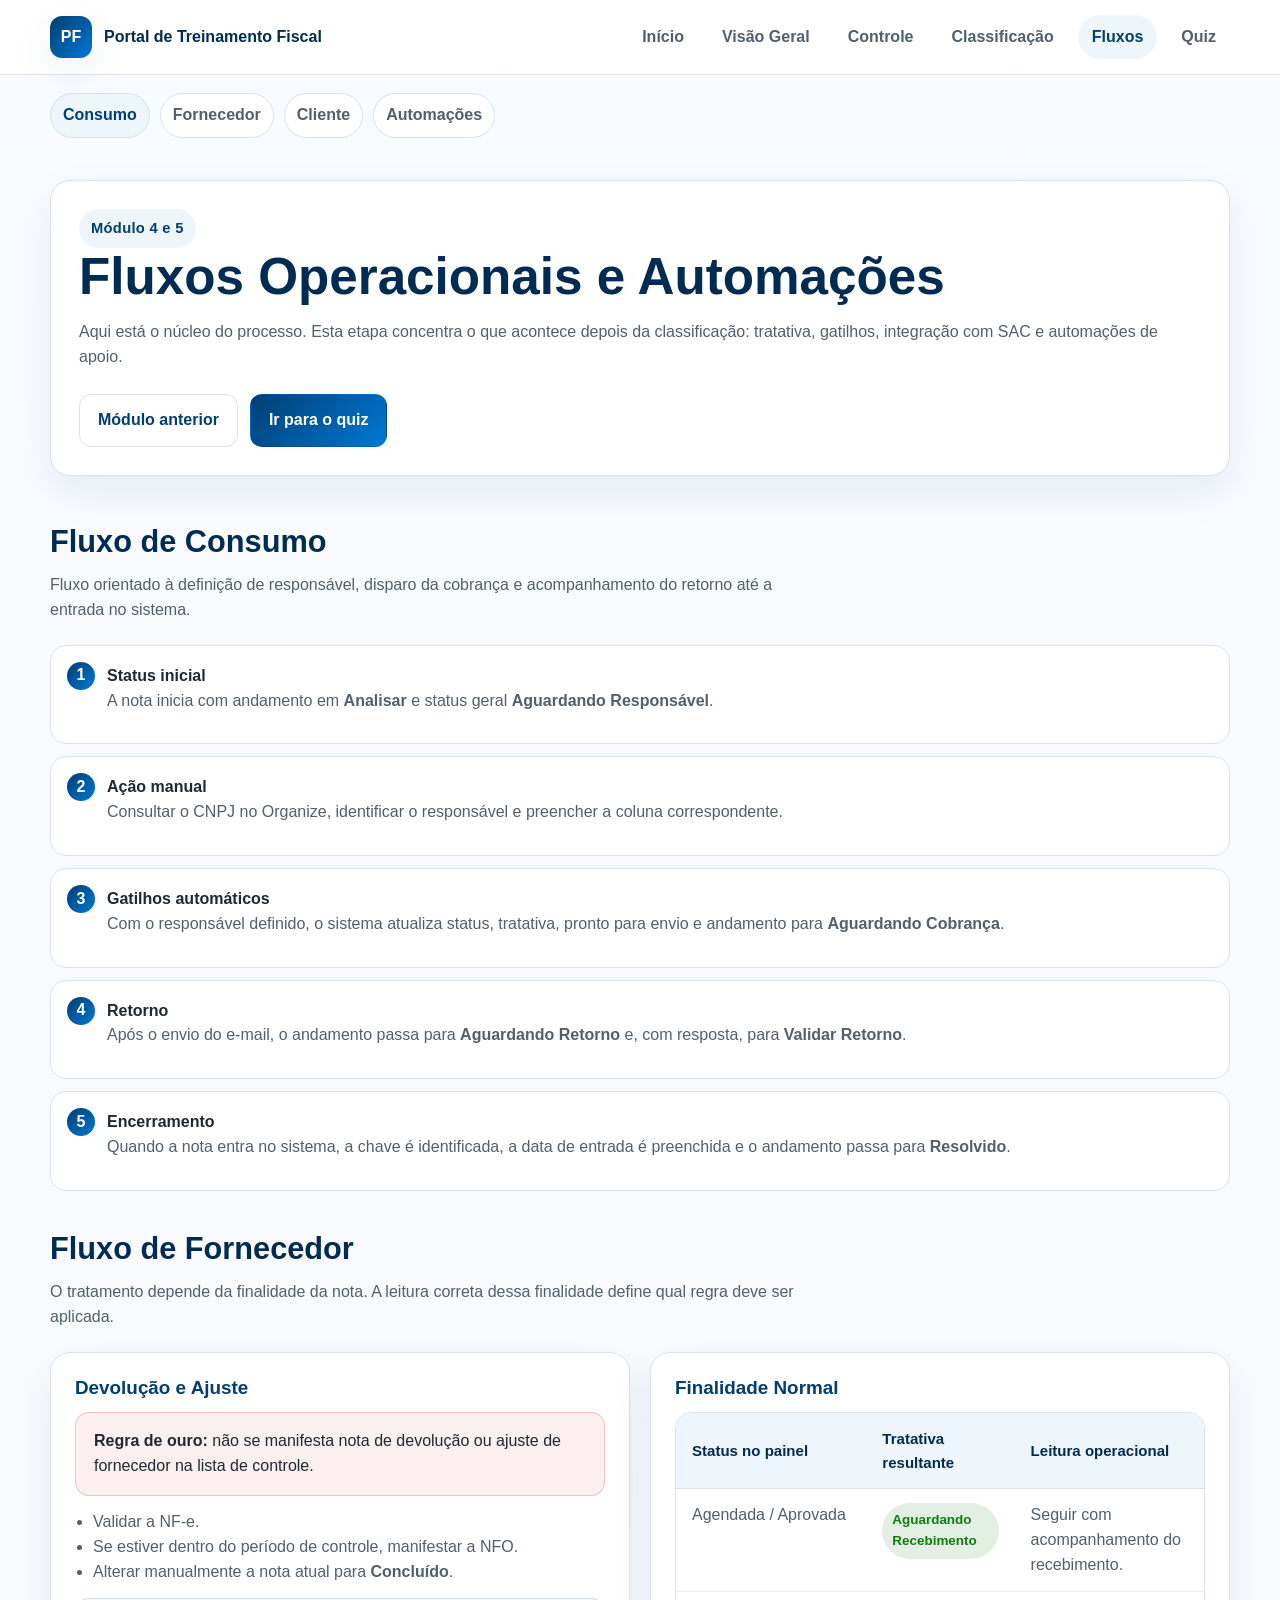
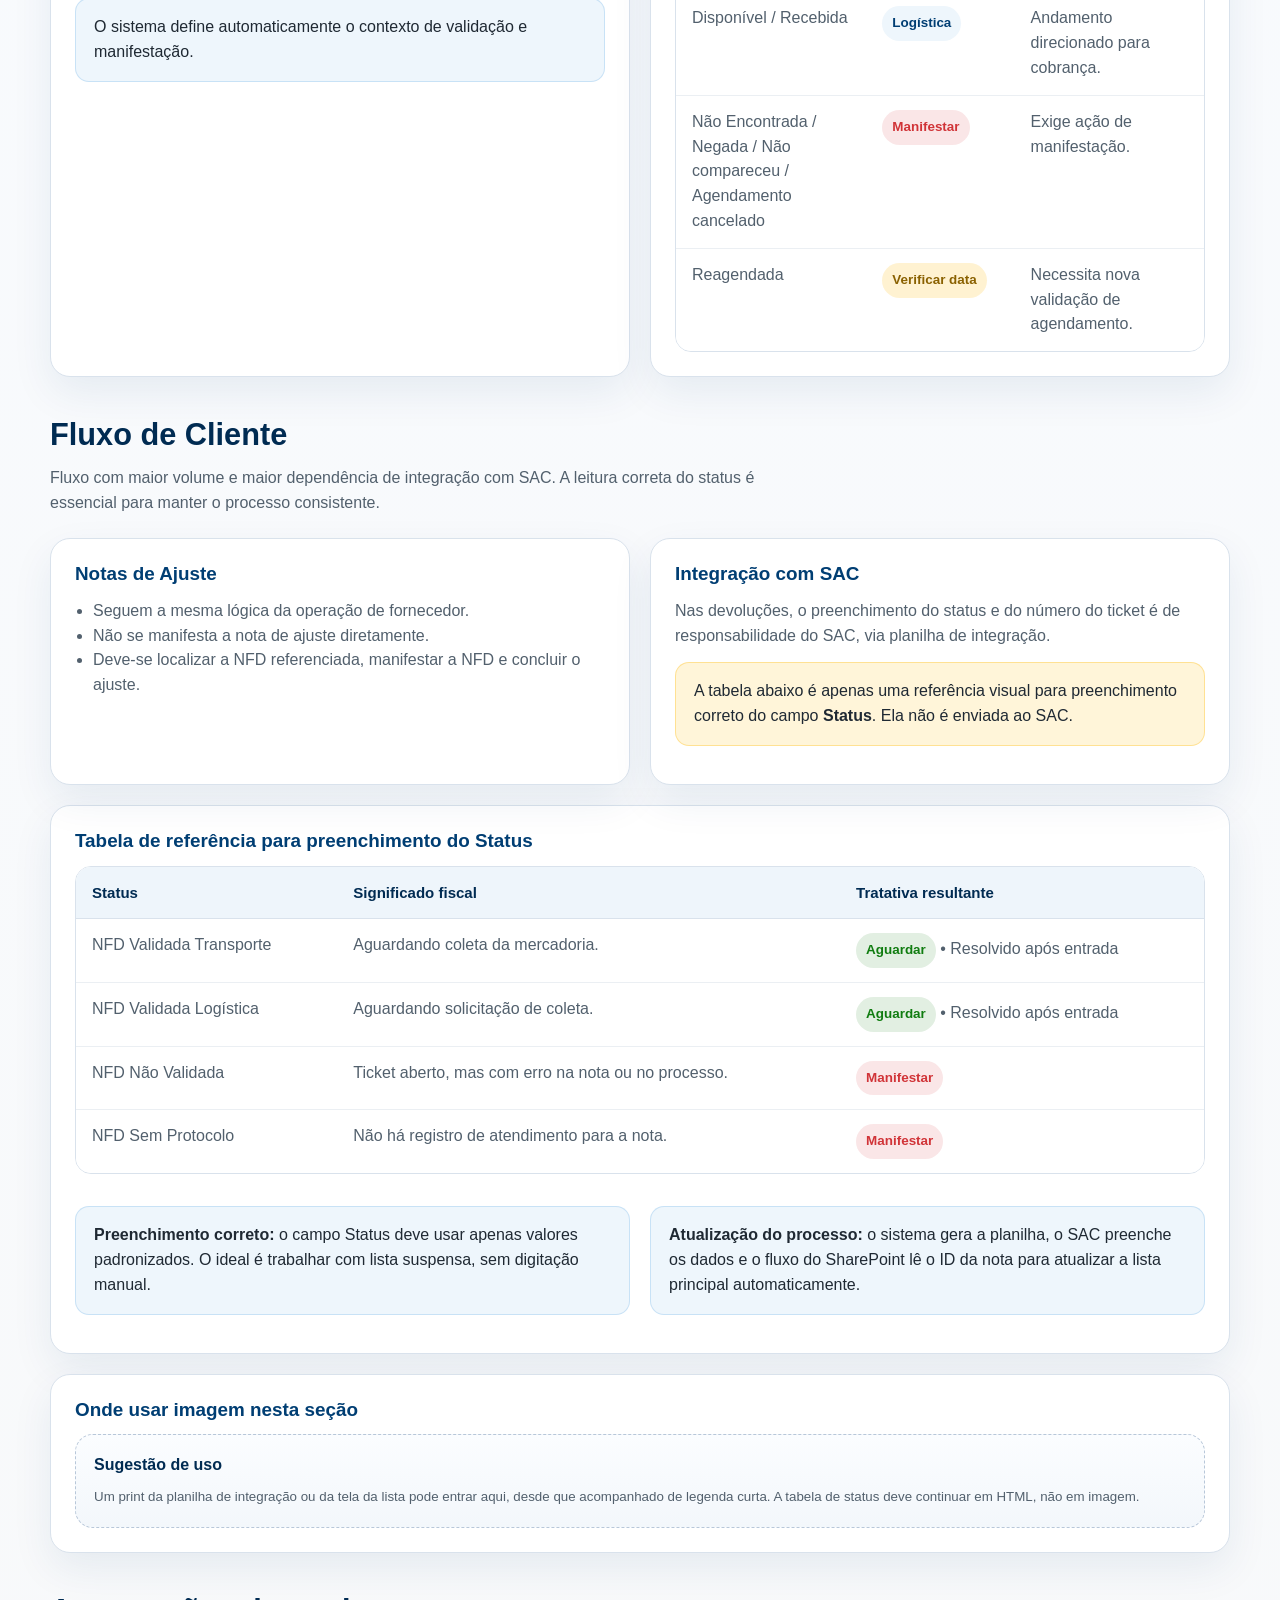
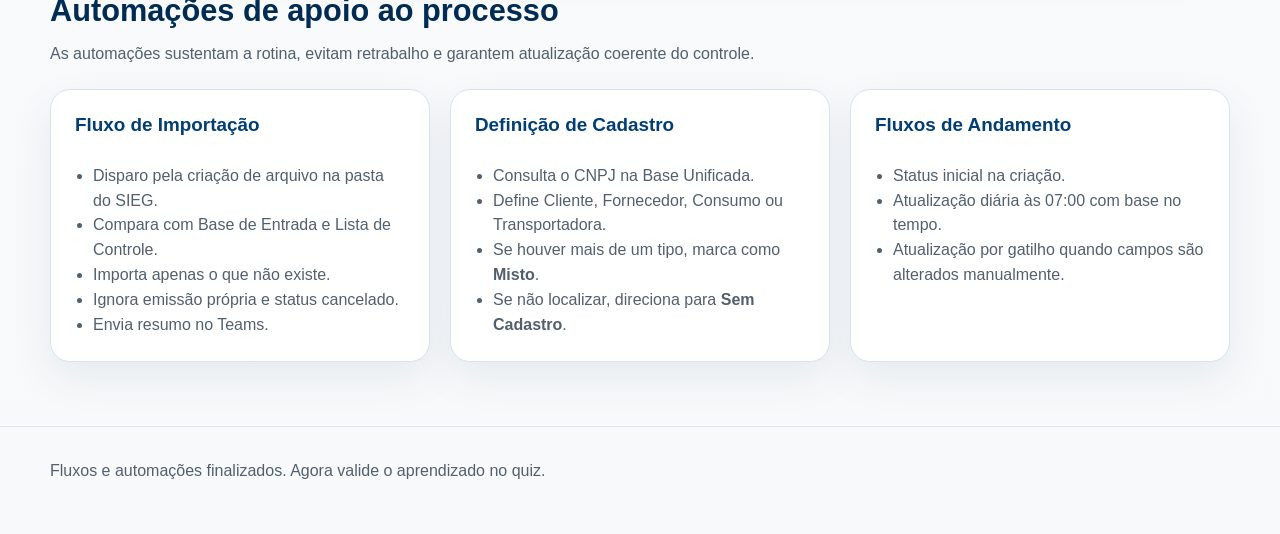
==== fluxos.html @ 6f4d2eba "Add files via upload" ====
<!DOCTYPE html>
<html lang="pt-BR">
<head>
  <meta charset="UTF-8">
  <meta name="viewport" content="width=device-width, initial-scale=1.0">
  <title>Fluxos Operacionais | Portal de Treinamento Fiscal</title>
  <link rel="stylesheet" href="style.css">
</head>
<body>
  <header class="site-header">
    <div class="container navbar">
      <a class="brand" href="index.html"><span class="brand-badge">PF</span><span>Portal de Treinamento Fiscal</span></a>
      <nav class="nav-links">
        <a href="index.html">Início</a>
        <a href="visao-geral.html">Visão Geral</a>
        <a href="controle.html">Controle</a>
        <a href="classificacao.html">Classificação</a>
        <a class="active" href="fluxos.html">Fluxos</a>
        <a href="quiz.html">Quiz</a>
      </nav>
    </div>
  </header>

  <div class="subnav">
    <div class="container">
      <a class="active" href="#consumo">Consumo</a>
      <a href="#fornecedor">Fornecedor</a>
      <a href="#cliente">Cliente</a>
      <a href="#automacoes">Automações</a>
    </div>
  </div>

  <section class="content-hero">
    <div class="container">
      <div class="card">
        <span class="kicker">Módulo 4 e 5</span>
        <h1>Fluxos Operacionais e Automações</h1>
        <p>Aqui está o núcleo do processo. Esta etapa concentra o que acontece depois da classificação: tratativa, gatilhos, integração com SAC e automações de apoio.</p>
        <div class="button-group">
          <a class="btn btn-secondary" href="classificacao.html">Módulo anterior</a>
          <a class="btn btn-primary" href="quiz.html">Ir para o quiz</a>
        </div>
      </div>
    </div>
  </section>

  <main class="section">
    <div class="container" id="consumo">
      <div class="section-header">
        <h2>Fluxo de Consumo</h2>
        <p>Fluxo orientado à definição de responsável, disparo da cobrança e acompanhamento do retorno até a entrada no sistema.</p>
      </div>
      <div class="flow">
        <div class="flow-step" data-step="1">
          <strong>Status inicial</strong>
          <p>A nota inicia com andamento em <strong>Analisar</strong> e status geral <strong>Aguardando Responsável</strong>.</p>
        </div>
        <div class="flow-step" data-step="2">
          <strong>Ação manual</strong>
          <p>Consultar o CNPJ no Organize, identificar o responsável e preencher a coluna correspondente.</p>
        </div>
        <div class="flow-step" data-step="3">
          <strong>Gatilhos automáticos</strong>
          <p>Com o responsável definido, o sistema atualiza status, tratativa, pronto para envio e andamento para <strong>Aguardando Cobrança</strong>.</p>
        </div>
        <div class="flow-step" data-step="4">
          <strong>Retorno</strong>
          <p>Após o envio do e-mail, o andamento passa para <strong>Aguardando Retorno</strong> e, com resposta, para <strong>Validar Retorno</strong>.</p>
        </div>
        <div class="flow-step" data-step="5">
          <strong>Encerramento</strong>
          <p>Quando a nota entra no sistema, a chave é identificada, a data de entrada é preenchida e o andamento passa para <strong>Resolvido</strong>.</p>
        </div>
      </div>
    </div>

    <div class="container" id="fornecedor" style="margin-top:40px;">
      <div class="section-header">
        <h2>Fluxo de Fornecedor</h2>
        <p>O tratamento depende da finalidade da nota. A leitura correta dessa finalidade define qual regra deve ser aplicada.</p>
      </div>
      <div class="grid-2">
        <div class="card">
          <h3>Devolução e Ajuste</h3>
          <div class="alert alert-danger"><strong>Regra de ouro:</strong> não se manifesta nota de devolução ou ajuste de fornecedor na lista de controle.</div>
          <ul class="check-list">
            <li>Validar a NF-e.</li>
            <li>Se estiver dentro do período de controle, manifestar a NFO.</li>
            <li>Alterar manualmente a nota atual para <strong>Concluído</strong>.</li>
          </ul>
          <div class="note">O sistema define automaticamente o contexto de validação e manifestação.</div>
        </div>
        <div class="card">
          <h3>Finalidade Normal</h3>
          <div class="table-wrap">
            <table>
              <thead>
                <tr>
                  <th>Status no painel</th>
                  <th>Tratativa resultante</th>
                  <th>Leitura operacional</th>
                </tr>
              </thead>
              <tbody>
                <tr>
                  <td>Agendada / Aprovada</td>
                  <td><span class="status-pill await">Aguardando Recebimento</span></td>
                  <td>Seguir com acompanhamento do recebimento.</td>
                </tr>
                <tr>
                  <td>Disponível / Recebida</td>
                  <td><span class="status-pill base">Logística</span></td>
                  <td>Andamento direcionado para cobrança.</td>
                </tr>
                <tr>
                  <td>Não Encontrada / Negada / Não compareceu / Agendamento cancelado</td>
                  <td><span class="status-pill action">Manifestar</span></td>
                  <td>Exige ação de manifestação.</td>
                </tr>
                <tr>
                  <td>Reagendada</td>
                  <td><span class="status-pill review">Verificar data</span></td>
                  <td>Necessita nova validação de agendamento.</td>
                </tr>
              </tbody>
            </table>
          </div>
        </div>
      </div>
    </div>

    <div class="container" id="cliente" style="margin-top:40px;">
      <div class="section-header">
        <h2>Fluxo de Cliente</h2>
        <p>Fluxo com maior volume e maior dependência de integração com SAC. A leitura correta do status é essencial para manter o processo consistente.</p>
      </div>
      <div class="grid-2">
        <div class="card">
          <h3>Notas de Ajuste</h3>
          <ul class="check-list">
            <li>Seguem a mesma lógica da operação de fornecedor.</li>
            <li>Não se manifesta a nota de ajuste diretamente.</li>
            <li>Deve-se localizar a NFD referenciada, manifestar a NFD e concluir o ajuste.</li>
          </ul>
        </div>
        <div class="card">
          <h3>Integração com SAC</h3>
          <p>Nas devoluções, o preenchimento do status e do número do ticket é de responsabilidade do SAC, via planilha de integração.</p>
          <div class="alert alert-warning">
            A tabela abaixo é apenas uma referência visual para preenchimento correto do campo <strong>Status</strong>. Ela não é enviada ao SAC.
          </div>
        </div>
      </div>

      <div class="card" style="margin-top:20px;">
        <h3>Tabela de referência para preenchimento do Status</h3>
        <div class="table-wrap">
          <table>
            <thead>
              <tr>
                <th>Status</th>
                <th>Significado fiscal</th>
                <th>Tratativa resultante</th>
              </tr>
            </thead>
            <tbody>
              <tr>
                <td>NFD Validada Transporte</td>
                <td>Aguardando coleta da mercadoria.</td>
                <td><span class="status-pill await">Aguardar</span> • Resolvido após entrada</td>
              </tr>
              <tr>
                <td>NFD Validada Logística</td>
                <td>Aguardando solicitação de coleta.</td>
                <td><span class="status-pill await">Aguardar</span> • Resolvido após entrada</td>
              </tr>
              <tr>
                <td>NFD Não Validada</td>
                <td>Ticket aberto, mas com erro na nota ou no processo.</td>
                <td><span class="status-pill action">Manifestar</span></td>
              </tr>
              <tr>
                <td>NFD Sem Protocolo</td>
                <td>Não há registro de atendimento para a nota.</td>
                <td><span class="status-pill action">Manifestar</span></td>
              </tr>
            </tbody>
          </table>
        </div>
        <div class="grid-2" style="margin-top:18px;">
          <div class="note">
            <strong>Preenchimento correto:</strong> o campo Status deve usar apenas valores padronizados. O ideal é trabalhar com lista suspensa, sem digitação manual.
          </div>
          <div class="note">
            <strong>Atualização do processo:</strong> o sistema gera a planilha, o SAC preenche os dados e o fluxo do SharePoint lê o ID da nota para atualizar a lista principal automaticamente.
          </div>
        </div>
      </div>

      <div class="card" style="margin-top:20px;">
        <h3>Onde usar imagem nesta seção</h3>
        <div class="image-slot">
          <strong>Sugestão de uso</strong>
          <small>Um print da planilha de integração ou da tela da lista pode entrar aqui, desde que acompanhado de legenda curta. A tabela de status deve continuar em HTML, não em imagem.</small>
        </div>
      </div>
    </div>

    <div class="container" id="automacoes" style="margin-top:40px;">
      <div class="section-header">
        <h2>Automações de apoio ao processo</h2>
        <p>As automações sustentam a rotina, evitam retrabalho e garantem atualização coerente do controle.</p>
      </div>
      <div class="module-grid">
        <div class="card module-card">
          <h3>Fluxo de Importação</h3>
          <ul class="check-list">
            <li>Disparo pela criação de arquivo na pasta do SIEG.</li>
            <li>Compara com Base de Entrada e Lista de Controle.</li>
            <li>Importa apenas o que não existe.</li>
            <li>Ignora emissão própria e status cancelado.</li>
            <li>Envia resumo no Teams.</li>
          </ul>
        </div>
        <div class="card module-card">
          <h3>Definição de Cadastro</h3>
          <ul class="check-list">
            <li>Consulta o CNPJ na Base Unificada.</li>
            <li>Define Cliente, Fornecedor, Consumo ou Transportadora.</li>
            <li>Se houver mais de um tipo, marca como <strong>Misto</strong>.</li>
            <li>Se não localizar, direciona para <strong>Sem Cadastro</strong>.</li>
          </ul>
        </div>
        <div class="card module-card">
          <h3>Fluxos de Andamento</h3>
          <ul class="check-list">
            <li>Status inicial na criação.</li>
            <li>Atualização diária às 07:00 com base no tempo.</li>
            <li>Atualização por gatilho quando campos são alterados manualmente.</li>
          </ul>
        </div>
      </div>
    </div>
  </main>

  <footer class="site-footer"><div class="container">Fluxos e automações finalizados. Agora valide o aprendizado no quiz.</div></footer>
</body>
</html>
---- style.css ----
:root {
  --primary-900: #002b52;
  --primary-800: #003e73;
  --primary-700: #005a9e;
  --primary-600: #0078d4;
  --primary-050: #eef6fc;
  --surface: #ffffff;
  --surface-alt: #f8f9fa;
  --border: #d9e2ec;
  --text: #1f2933;
  --muted: #52606d;
  --success: #107c10;
  --warning: #ffb900;
  --danger: #d13438;
  --shadow: 0 16px 40px rgba(0, 62, 115, 0.08);
  --radius-lg: 20px;
  --radius-md: 14px;
  --radius-sm: 10px;
  --max-width: 1180px;
}

* { box-sizing: border-box; }
html { scroll-behavior: smooth; }
body {
  margin: 0;
  font-family: "Segoe UI", Tahoma, Geneva, Verdana, sans-serif;
  color: var(--text);
  background: linear-gradient(180deg, #f8fbff 0%, #f8f9fa 100%);
  line-height: 1.55;
}

a { color: var(--primary-700); text-decoration: none; }
a:hover { color: var(--primary-800); }
img { max-width: 100%; display: block; }

.container {
  width: min(var(--max-width), calc(100% - 32px));
  margin: 0 auto;
}

.site-header {
  position: sticky;
  top: 0;
  z-index: 20;
  backdrop-filter: blur(10px);
  background: rgba(255,255,255,0.92);
  border-bottom: 1px solid rgba(217,226,236,0.8);
}

.navbar {
  display: flex;
  align-items: center;
  justify-content: space-between;
  gap: 16px;
  min-height: 74px;
}

.brand {
  display: flex;
  align-items: center;
  gap: 12px;
  color: var(--primary-900);
  font-weight: 700;
}

.brand-badge {
  width: 42px;
  height: 42px;
  border-radius: 12px;
  display: grid;
  place-items: center;
  color: white;
  background: linear-gradient(135deg, var(--primary-800), var(--primary-600));
  box-shadow: var(--shadow);
}

.nav-links {
  display: flex;
  flex-wrap: wrap;
  gap: 10px;
}

.nav-links a {
  padding: 10px 14px;
  border-radius: 999px;
  color: var(--muted);
  font-weight: 600;
}

.nav-links a:hover,
.nav-links a.active {
  background: var(--primary-050);
  color: var(--primary-800);
}

.hero {
  padding: 72px 0 40px;
}

.hero-grid {
  display: grid;
  grid-template-columns: 1.3fr 0.9fr;
  gap: 24px;
  align-items: stretch;
}

.hero-card,
.card,
.info-panel {
  background: var(--surface);
  border: 1px solid var(--border);
  border-radius: var(--radius-lg);
  box-shadow: var(--shadow);
}

.hero-card {
  padding: 34px;
}

.kicker {
  display: inline-flex;
  align-items: center;
  gap: 8px;
  padding: 8px 12px;
  border-radius: 999px;
  background: var(--primary-050);
  color: var(--primary-800);
  font-size: 0.92rem;
  font-weight: 700;
  letter-spacing: .02em;
}

h1,h2,h3,h4 { margin: 0 0 14px; line-height: 1.15; }
h1 { font-size: clamp(2rem, 4vw, 3.6rem); color: var(--primary-900); }
h2 { font-size: clamp(1.4rem, 2.4vw, 2rem); color: var(--primary-900); }
h3 { font-size: 1.18rem; color: var(--primary-800); }
p { margin: 0 0 12px; color: var(--muted); }

.hero-actions,
.button-group {
  display: flex;
  flex-wrap: wrap;
  gap: 12px;
  margin-top: 24px;
}

.btn {
  display: inline-flex;
  align-items: center;
  justify-content: center;
  gap: 8px;
  padding: 13px 18px;
  border-radius: 12px;
  border: 1px solid transparent;
  font-weight: 700;
  transition: .2s ease;
}

.btn-primary {
  background: linear-gradient(135deg, var(--primary-800), var(--primary-600));
  color: white;
}
.btn-primary:hover { transform: translateY(-1px); color: white; }
.btn-secondary {
  background: white;
  color: var(--primary-800);
  border-color: var(--border);
}
.btn-secondary:hover { background: var(--surface-alt); }

.mini-grid,
.module-grid,
.grid-2,
.grid-3 {
  display: grid;
  gap: 20px;
}

.mini-grid { grid-template-columns: repeat(2, minmax(0,1fr)); margin-top: 20px; }
.module-grid { grid-template-columns: repeat(3, minmax(0,1fr)); }
.grid-2 { grid-template-columns: repeat(2, minmax(0,1fr)); }
.grid-3 { grid-template-columns: repeat(3, minmax(0,1fr)); }

.stat-card {
  padding: 18px;
  border-radius: var(--radius-md);
  background: linear-gradient(180deg, #fff, #f8fbff);
  border: 1px solid var(--border);
}
.stat-card strong {
  display: block;
  font-size: 1.7rem;
  color: var(--primary-900);
}
.stat-card span { color: var(--muted); font-size: 0.95rem; }

.section { padding: 24px 0 64px; }
.section-header { margin-bottom: 22px; }
.section-header p { max-width: 760px; }

.card { padding: 24px; }
.card:hover { transform: translateY(-2px); transition: .2s ease; }
.card-title-row {
  display: flex;
  align-items: center;
  justify-content: space-between;
  gap: 12px;
  margin-bottom: 10px;
}

.module-card {
  display: flex;
  flex-direction: column;
  gap: 14px;
  min-height: 100%;
}

.module-card ul,
.feature-list,
.flow-list,
.clean-list,
.timeline,
.check-list {
  margin: 0;
  padding-left: 18px;
  color: var(--muted);
}

.tag {
  display: inline-flex;
  align-items: center;
  padding: 7px 10px;
  border-radius: 999px;
  font-size: 0.84rem;
  font-weight: 700;
}
.tag.primary { background: var(--primary-050); color: var(--primary-800); }
.tag.success { background: rgba(16,124,16,0.12); color: var(--success); }
.tag.warning { background: rgba(255,185,0,0.18); color: #8a6100; }
.tag.danger { background: rgba(209,52,56,0.12); color: var(--danger); }

.note,
.alert,
.callout {
  border-radius: 14px;
  padding: 16px 18px;
  border: 1px solid transparent;
  margin: 14px 0;
}
.note { background: var(--primary-050); border-color: rgba(0,120,212,0.16); }
.alert-warning { background: rgba(255,185,0,0.15); border-color: rgba(255,185,0,0.32); }
.alert-danger { background: rgba(209,52,56,0.08); border-color: rgba(209,52,56,0.24); }
.alert-success { background: rgba(16,124,16,0.08); border-color: rgba(16,124,16,0.22); }

.table-wrap {
  overflow-x: auto;
  border: 1px solid var(--border);
  border-radius: 16px;
}

table {
  width: 100%;
  border-collapse: collapse;
  background: white;
}

thead th {
  text-align: left;
  background: #eef5fb;
  color: var(--primary-900);
  font-size: 0.94rem;
  padding: 14px 16px;
  border-bottom: 1px solid var(--border);
}

tbody td {
  padding: 14px 16px;
  border-bottom: 1px solid #ebeff3;
  vertical-align: top;
  color: var(--muted);
}

tbody tr:last-child td { border-bottom: 0; }

.status-pill {
  display: inline-flex;
  align-items: center;
  gap: 6px;
  padding: 7px 10px;
  border-radius: 999px;
  font-weight: 700;
  font-size: 0.84rem;
}
.status-pill.await { background: rgba(16,124,16,0.12); color: var(--success); }
.status-pill.review { background: rgba(255,185,0,0.18); color: #8a6100; }
.status-pill.action { background: rgba(209,52,56,0.12); color: var(--danger); }
.status-pill.base { background: var(--primary-050); color: var(--primary-800); }

.flow {
  display: grid;
  gap: 12px;
}
.flow-step {
  position: relative;
  padding: 18px 18px 18px 56px;
  border: 1px solid var(--border);
  border-radius: 16px;
  background: white;
}
.flow-step::before {
  content: attr(data-step);
  position: absolute;
  left: 16px;
  top: 16px;
  width: 28px;
  height: 28px;
  border-radius: 50%;
  display: grid;
  place-items: center;
  font-weight: 800;
  color: white;
  background: linear-gradient(135deg, var(--primary-800), var(--primary-600));
}

.subnav {
  padding: 18px 0 0;
}
.subnav .container {
  display: flex;
  flex-wrap: wrap;
  gap: 10px;
}
.subnav a {
  padding: 9px 12px;
  border-radius: 999px;
  background: white;
  border: 1px solid var(--border);
  color: var(--muted);
  font-weight: 600;
}
.subnav a:hover,
.subnav a.active {
  color: var(--primary-800);
  background: var(--primary-050);
}

.content-hero { padding: 42px 0 24px; }
.content-hero .card { padding: 28px; }

.image-slot {
  border: 1.5px dashed #b8c7d9;
  background: linear-gradient(180deg, #fbfdff, #f3f7fb);
  border-radius: 18px;
  padding: 18px;
}
.image-slot strong { display: block; color: var(--primary-900); margin-bottom: 6px; }
.image-slot small { color: var(--muted); }

.quiz-shell { display: grid; gap: 20px; }
.question-card { padding: 24px; }
.question-meta { color: var(--primary-800); font-weight: 700; font-size: .92rem; margin-bottom: 10px; }
.option-list { display: grid; gap: 12px; margin-top: 18px; }
.option {
  display: flex;
  align-items: flex-start;
  gap: 12px;
  padding: 14px 16px;
  border-radius: 14px;
  border: 1px solid var(--border);
  background: white;
  cursor: pointer;
}
.option input { margin-top: 3px; }
.option:hover { border-color: #a7bfd9; background: #fbfdff; }
.quiz-result {
  margin-top: 16px;
  padding: 16px;
  border-radius: 14px;
  display: none;
}
.quiz-result.show { display: block; }
.quiz-result.correct { background: rgba(16,124,16,0.08); border: 1px solid rgba(16,124,16,0.22); }
.quiz-result.incorrect { background: rgba(209,52,56,0.08); border: 1px solid rgba(209,52,56,0.22); }
.quiz-controls { display: flex; gap: 12px; flex-wrap: wrap; margin-top: 18px; }
.score-box {
  padding: 22px;
  background: linear-gradient(135deg, var(--primary-800), var(--primary-600));
  color: white;
  border-radius: 22px;
}
.score-box p, .score-box h3 { color: white; }

.site-footer {
  padding: 32px 0 50px;
  border-top: 1px solid rgba(217,226,236,0.9);
  color: var(--muted);
}

@media (max-width: 980px) {
  .hero-grid,
  .module-grid,
  .grid-2,
  .grid-3,
  .mini-grid { grid-template-columns: 1fr; }
  .navbar { padding: 10px 0; align-items: flex-start; flex-direction: column; }
}

@media (max-width: 640px) {
  .hero { padding-top: 46px; }
  .hero-card, .card { padding: 20px; }
  .nav-links { width: 100%; }
  .nav-links a { padding: 8px 10px; }
}
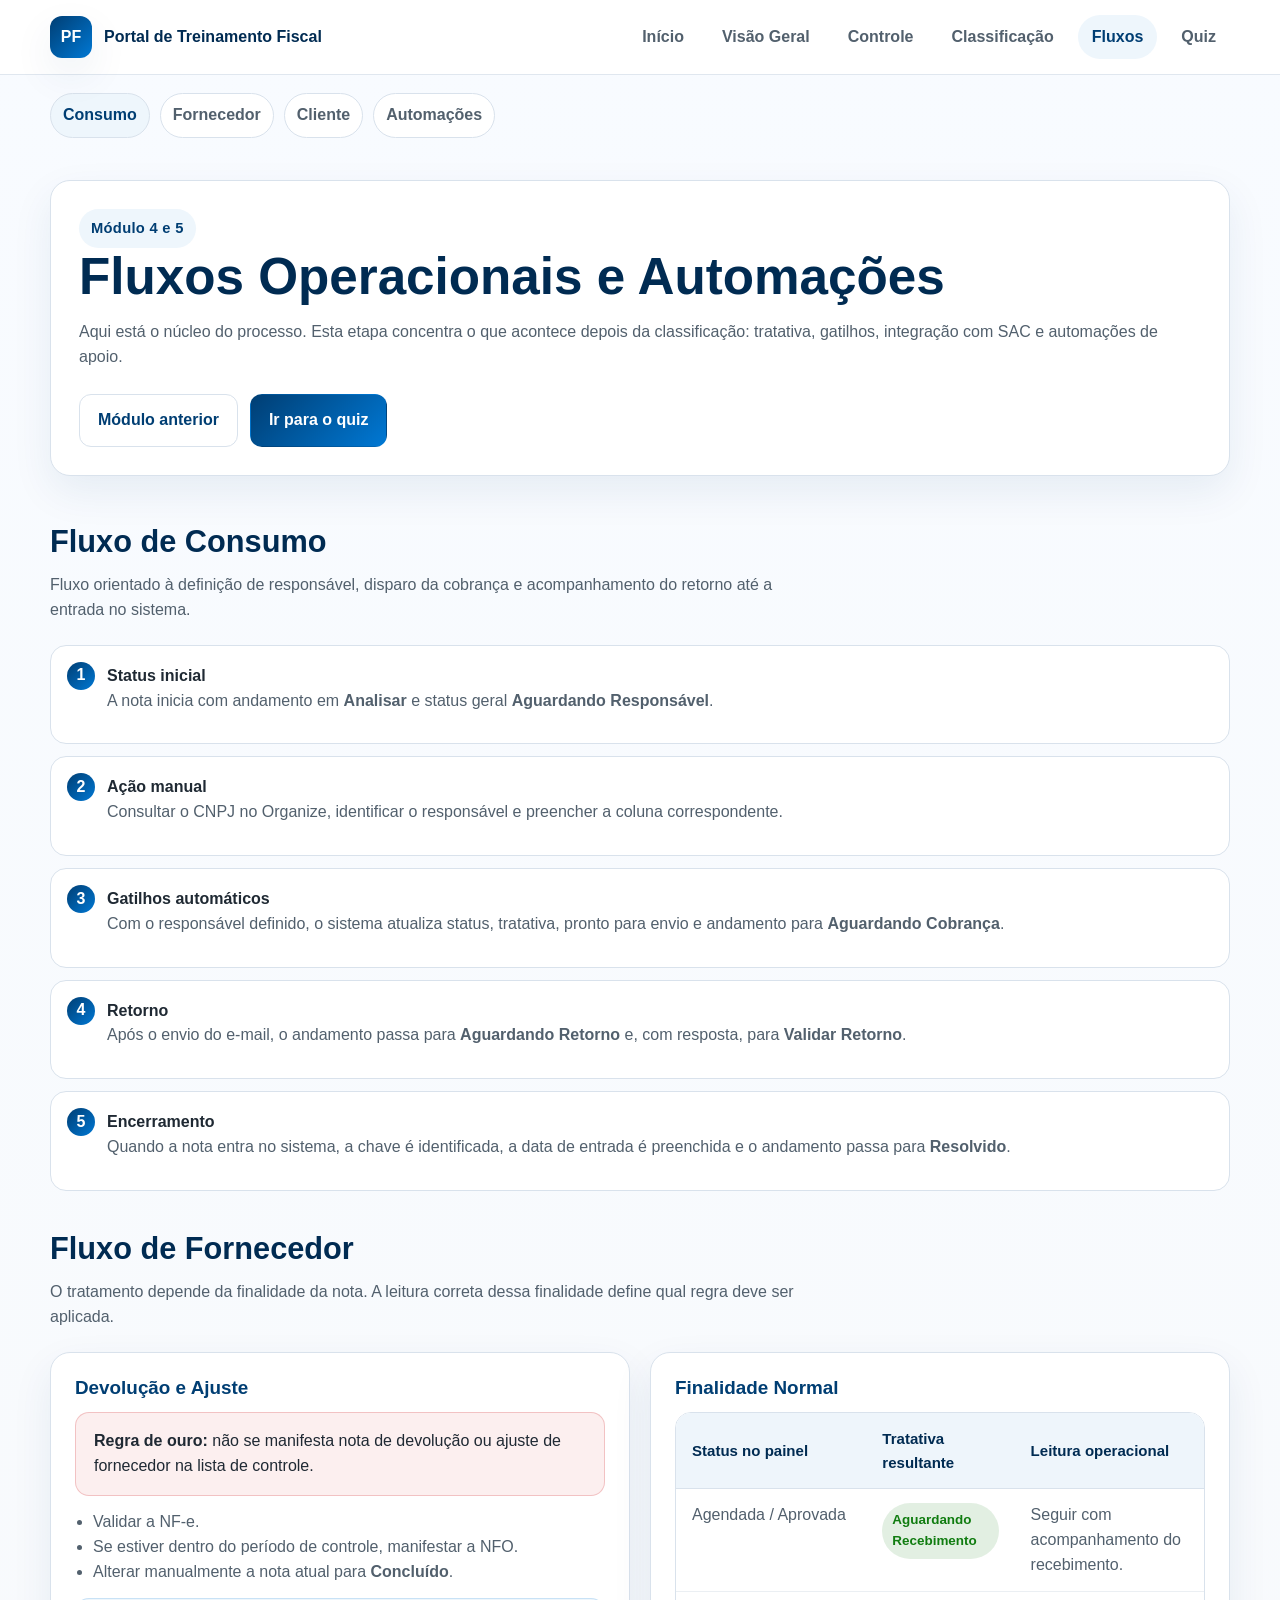
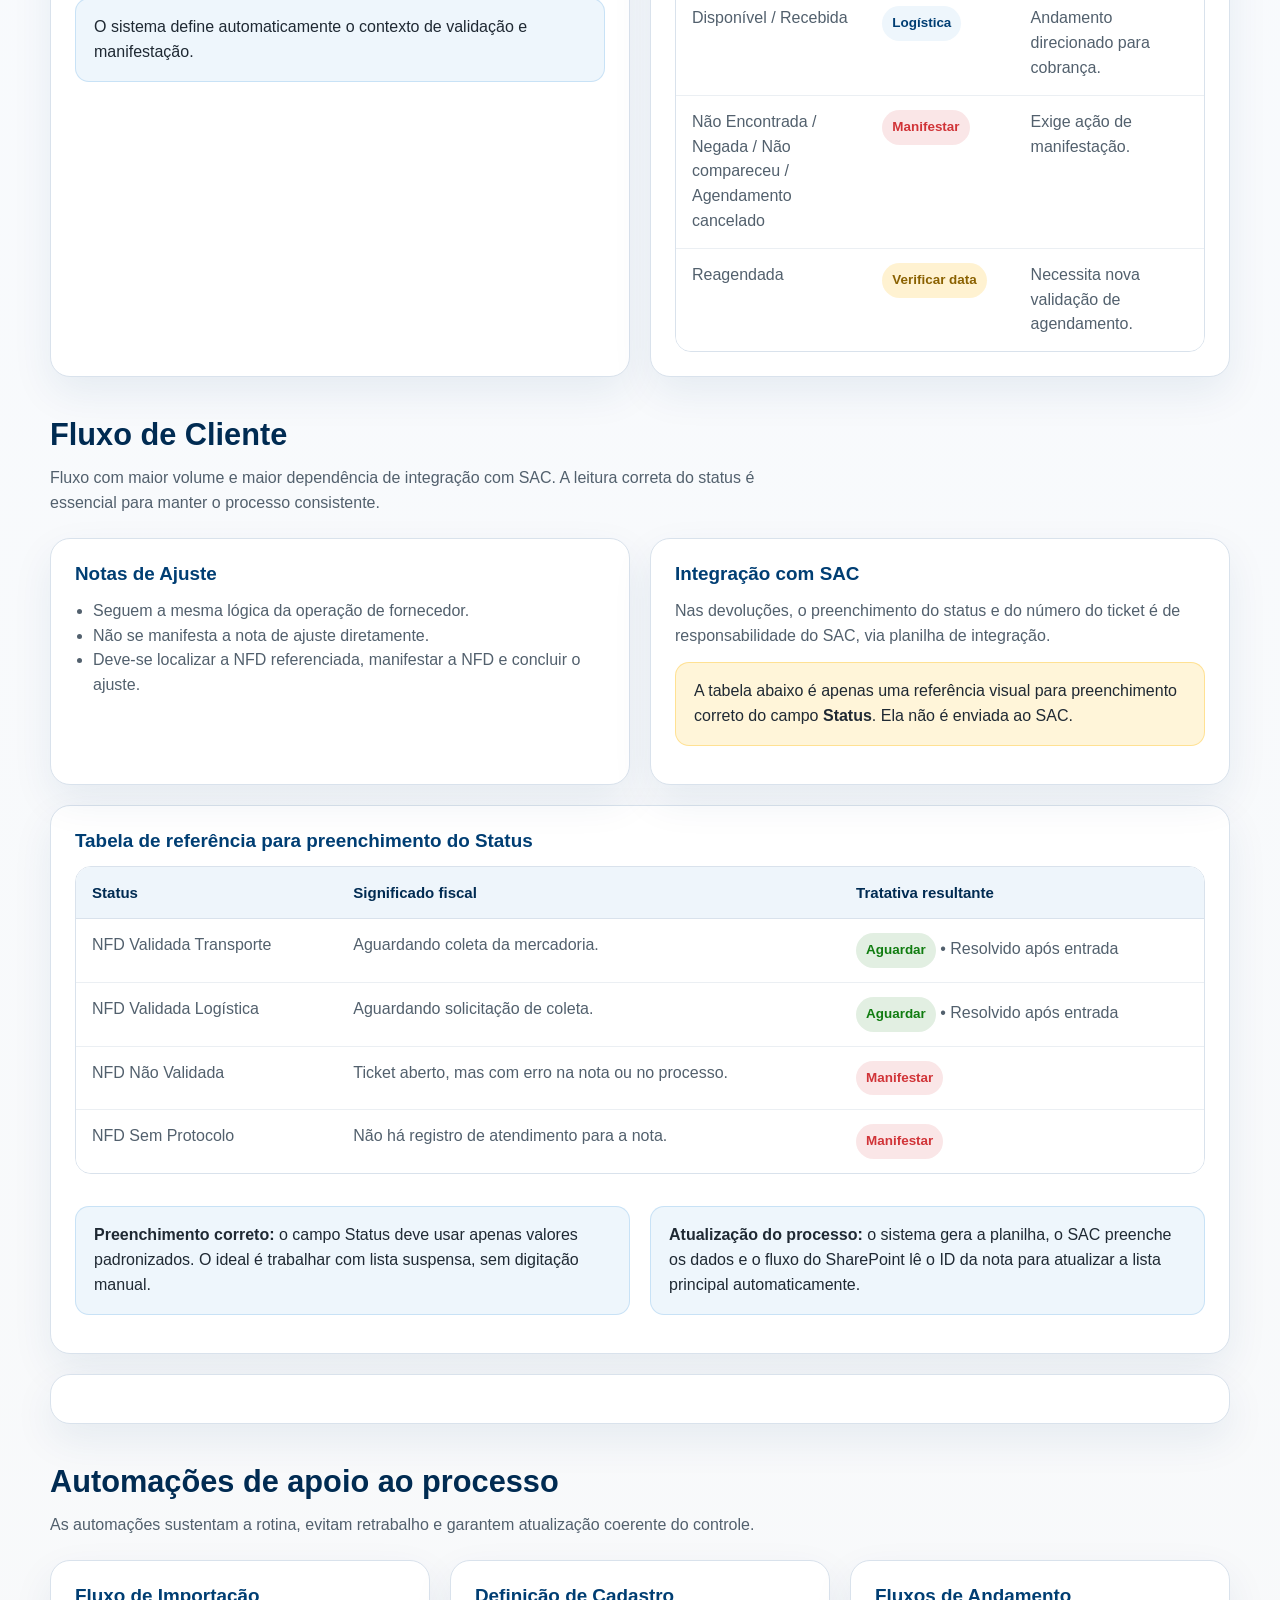
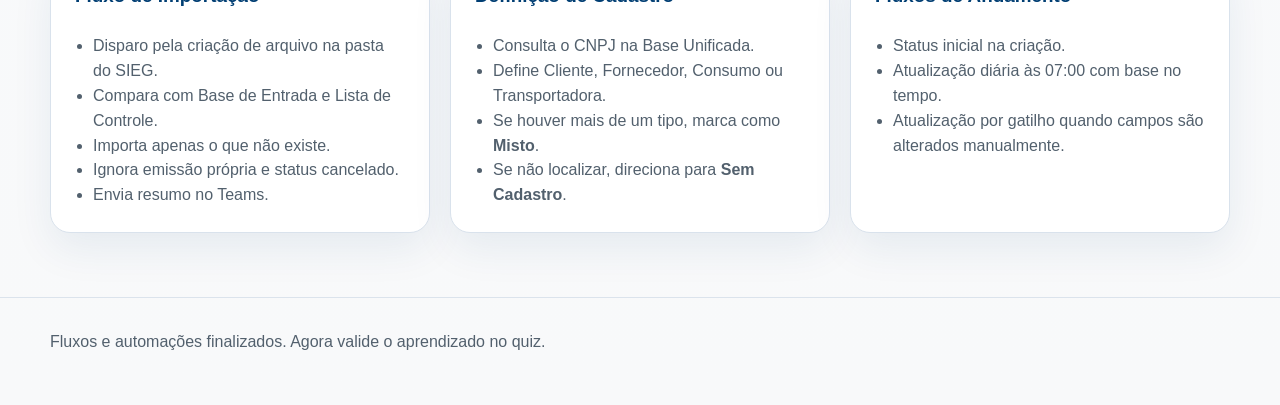
==== commit 3c4dca56: "Update fluxos.html" ====
--- a/fluxos.html
+++ b/fluxos.html
@@ -198,10 +198,6 @@
       </div>
 
       <div class="card" style="margin-top:20px;">
-        <h3>Onde usar imagem nesta seção</h3>
-        <div class="image-slot">
-          <strong>Sugestão de uso</strong>
-          <small>Um print da planilha de integração ou da tela da lista pode entrar aqui, desde que acompanhado de legenda curta. A tabela de status deve continuar em HTML, não em imagem.</small>
         </div>
       </div>
     </div>
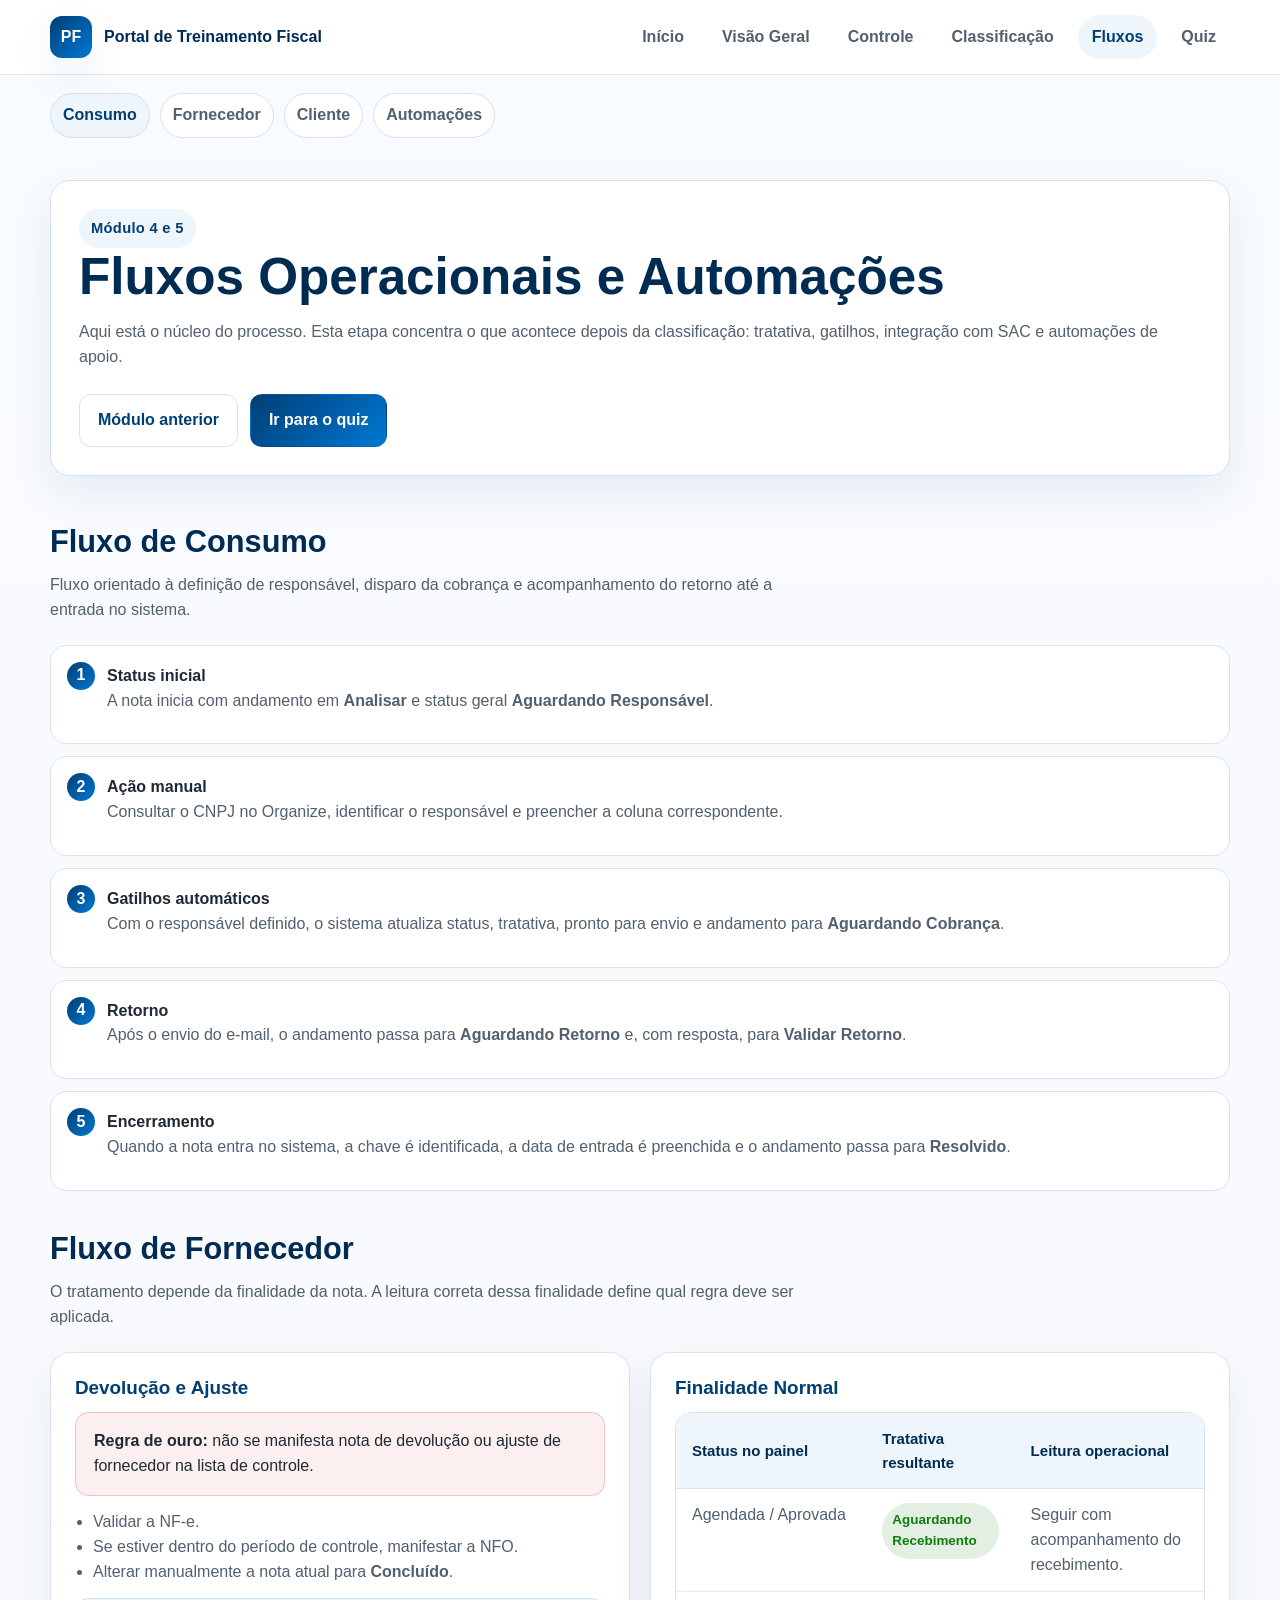
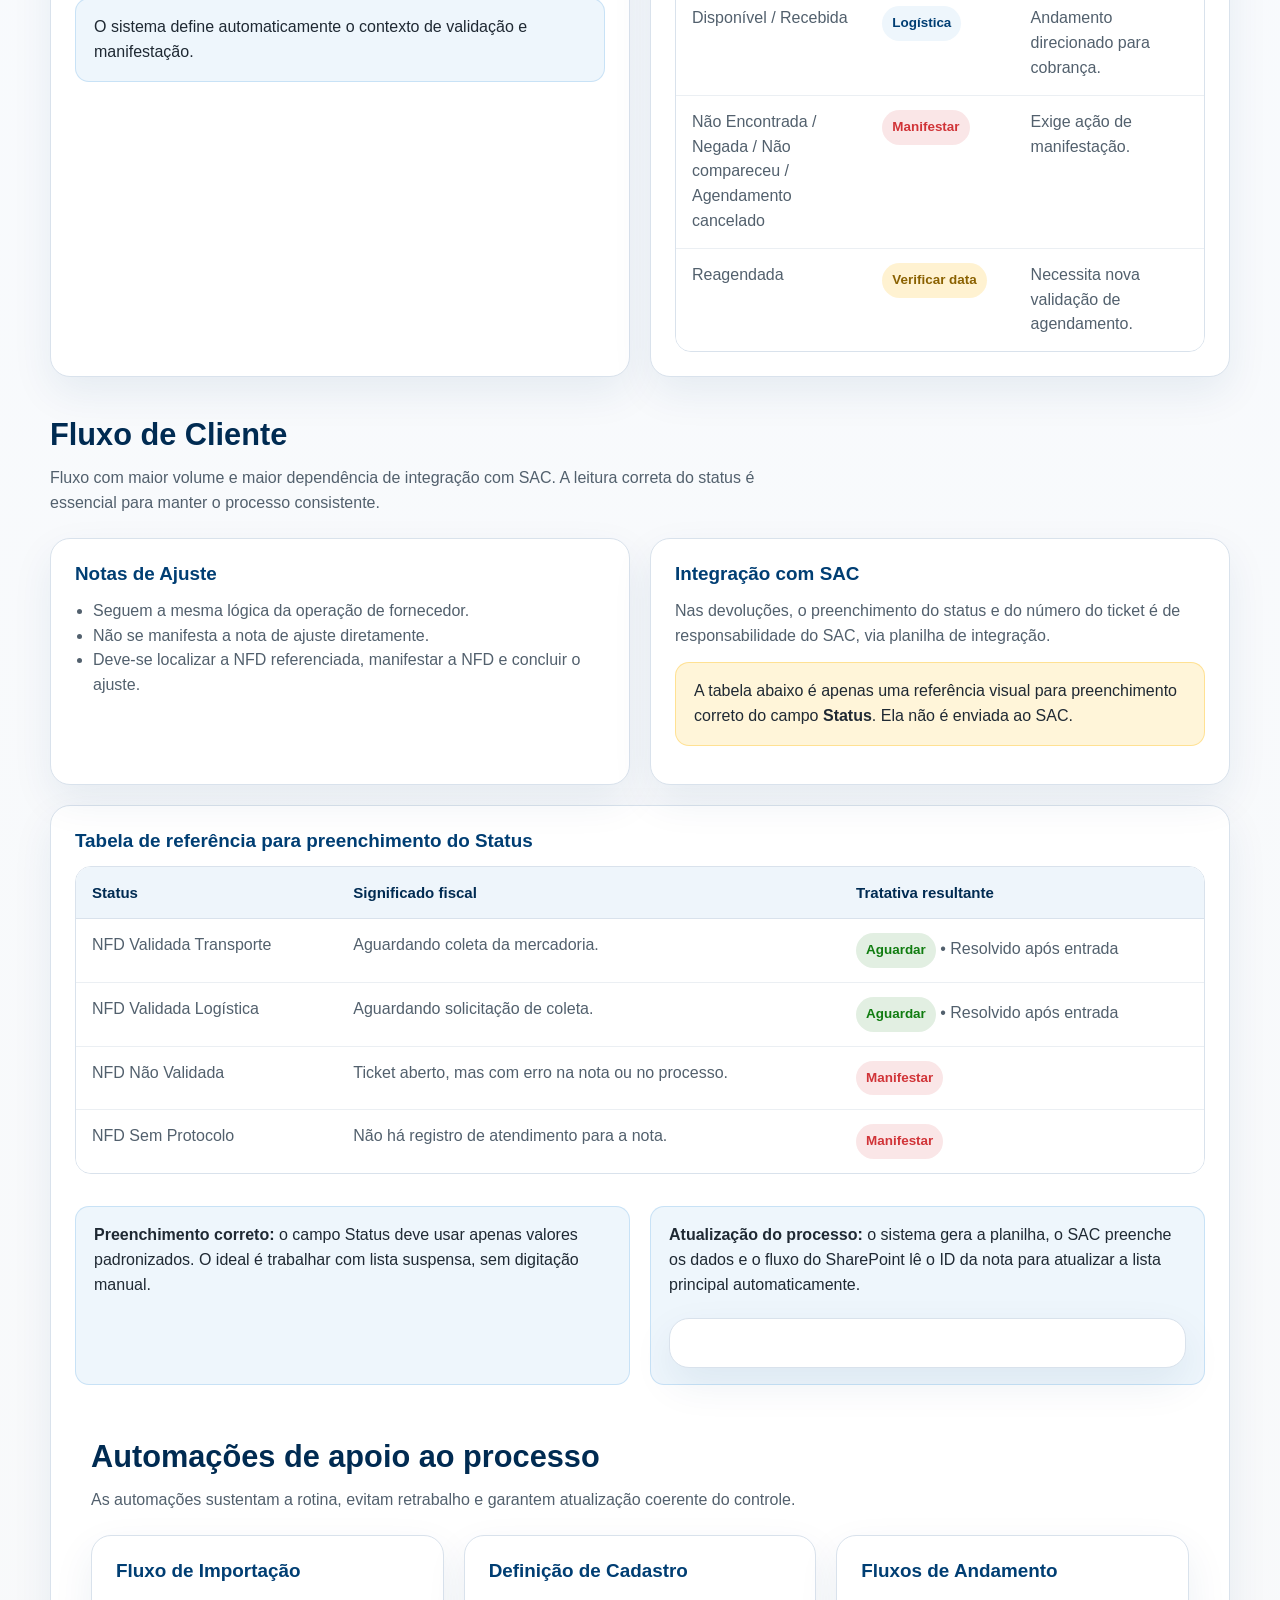
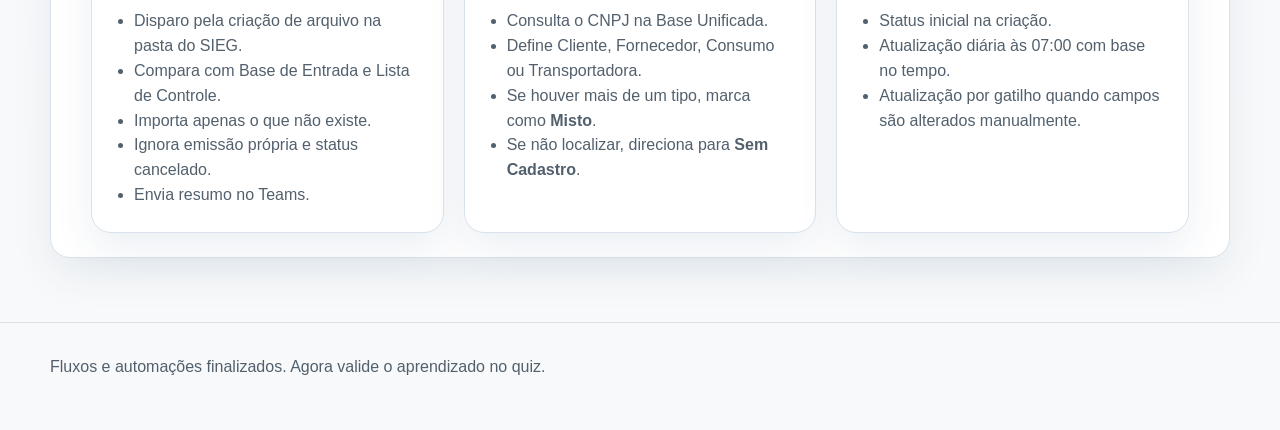
==== commit 8fb5bb5c: "Update fluxos.html" ====
--- a/fluxos.html
+++ b/fluxos.html
@@ -193,9 +193,6 @@
           </div>
           <div class="note">
             <strong>Atualização do processo:</strong> o sistema gera a planilha, o SAC preenche os dados e o fluxo do SharePoint lê o ID da nota para atualizar a lista principal automaticamente.
-          </div>
-        </div>
-      </div>
 
       <div class="card" style="margin-top:20px;">
         </div>
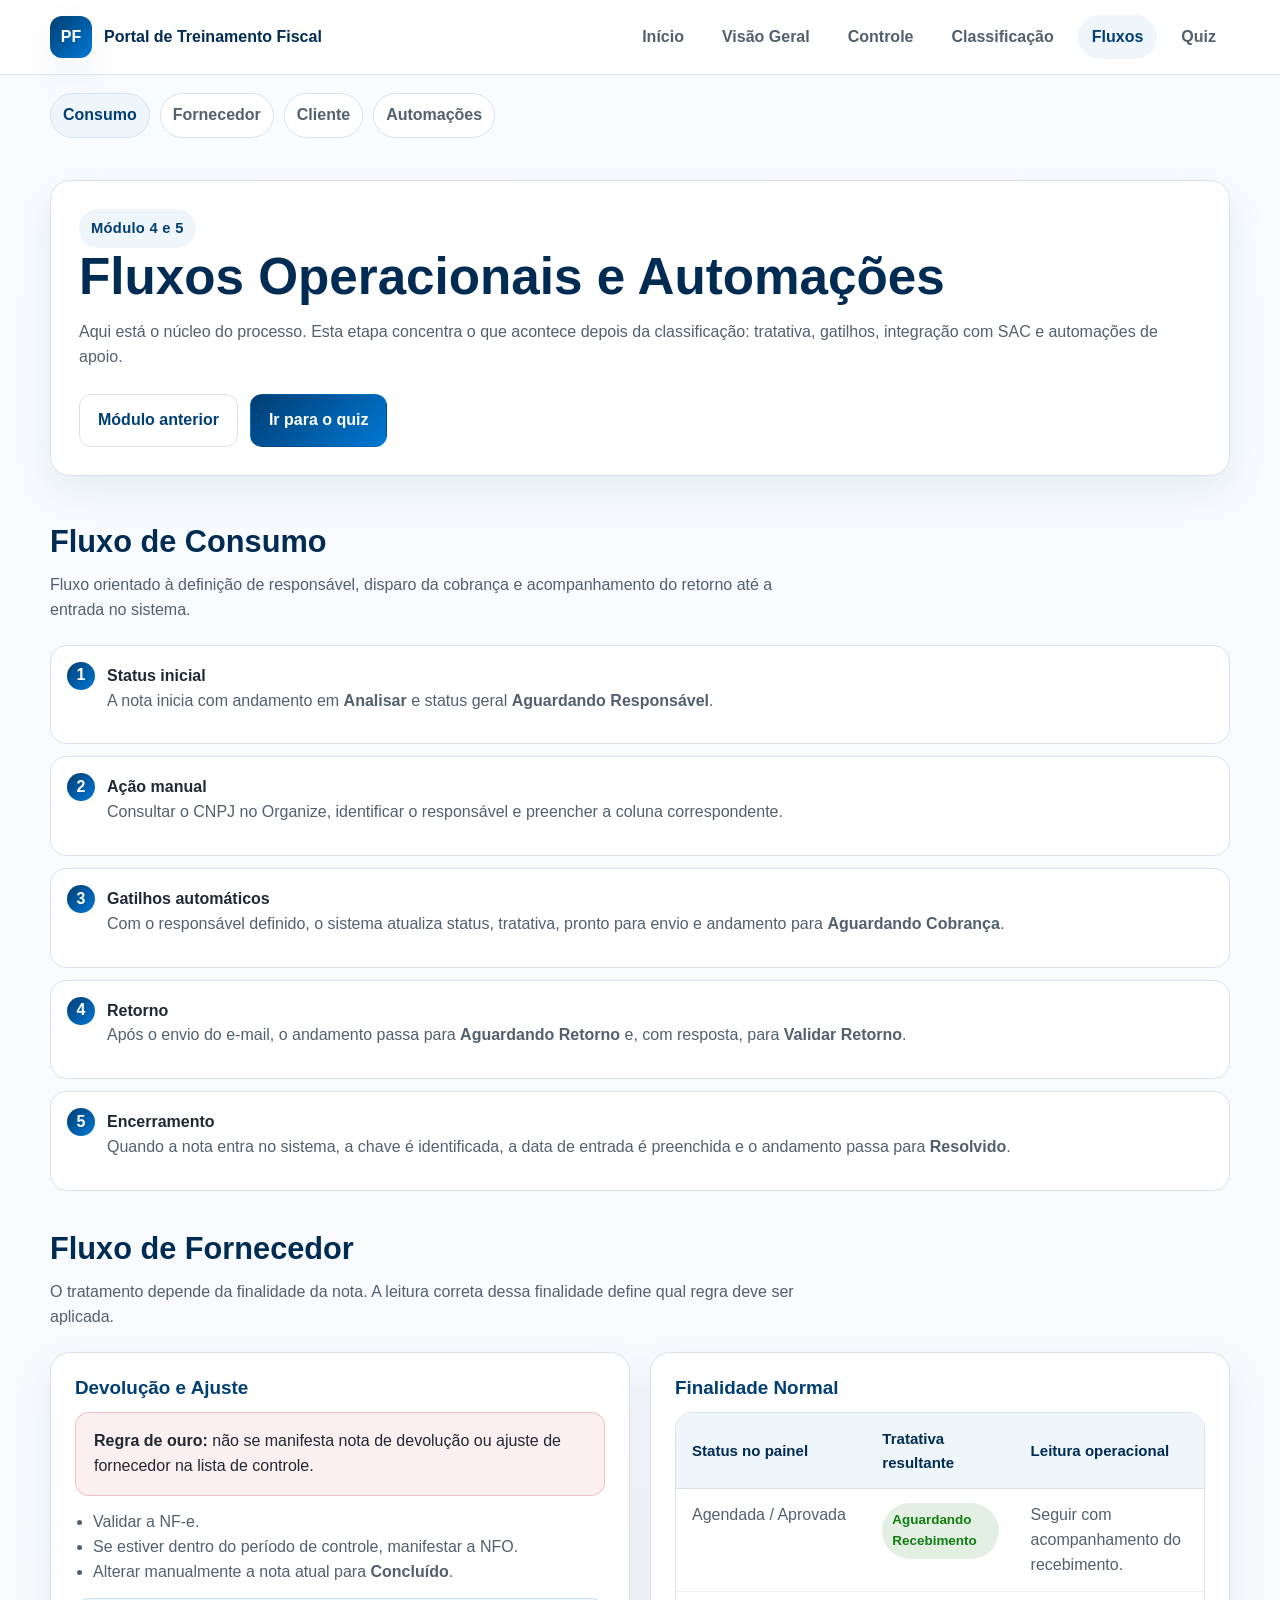
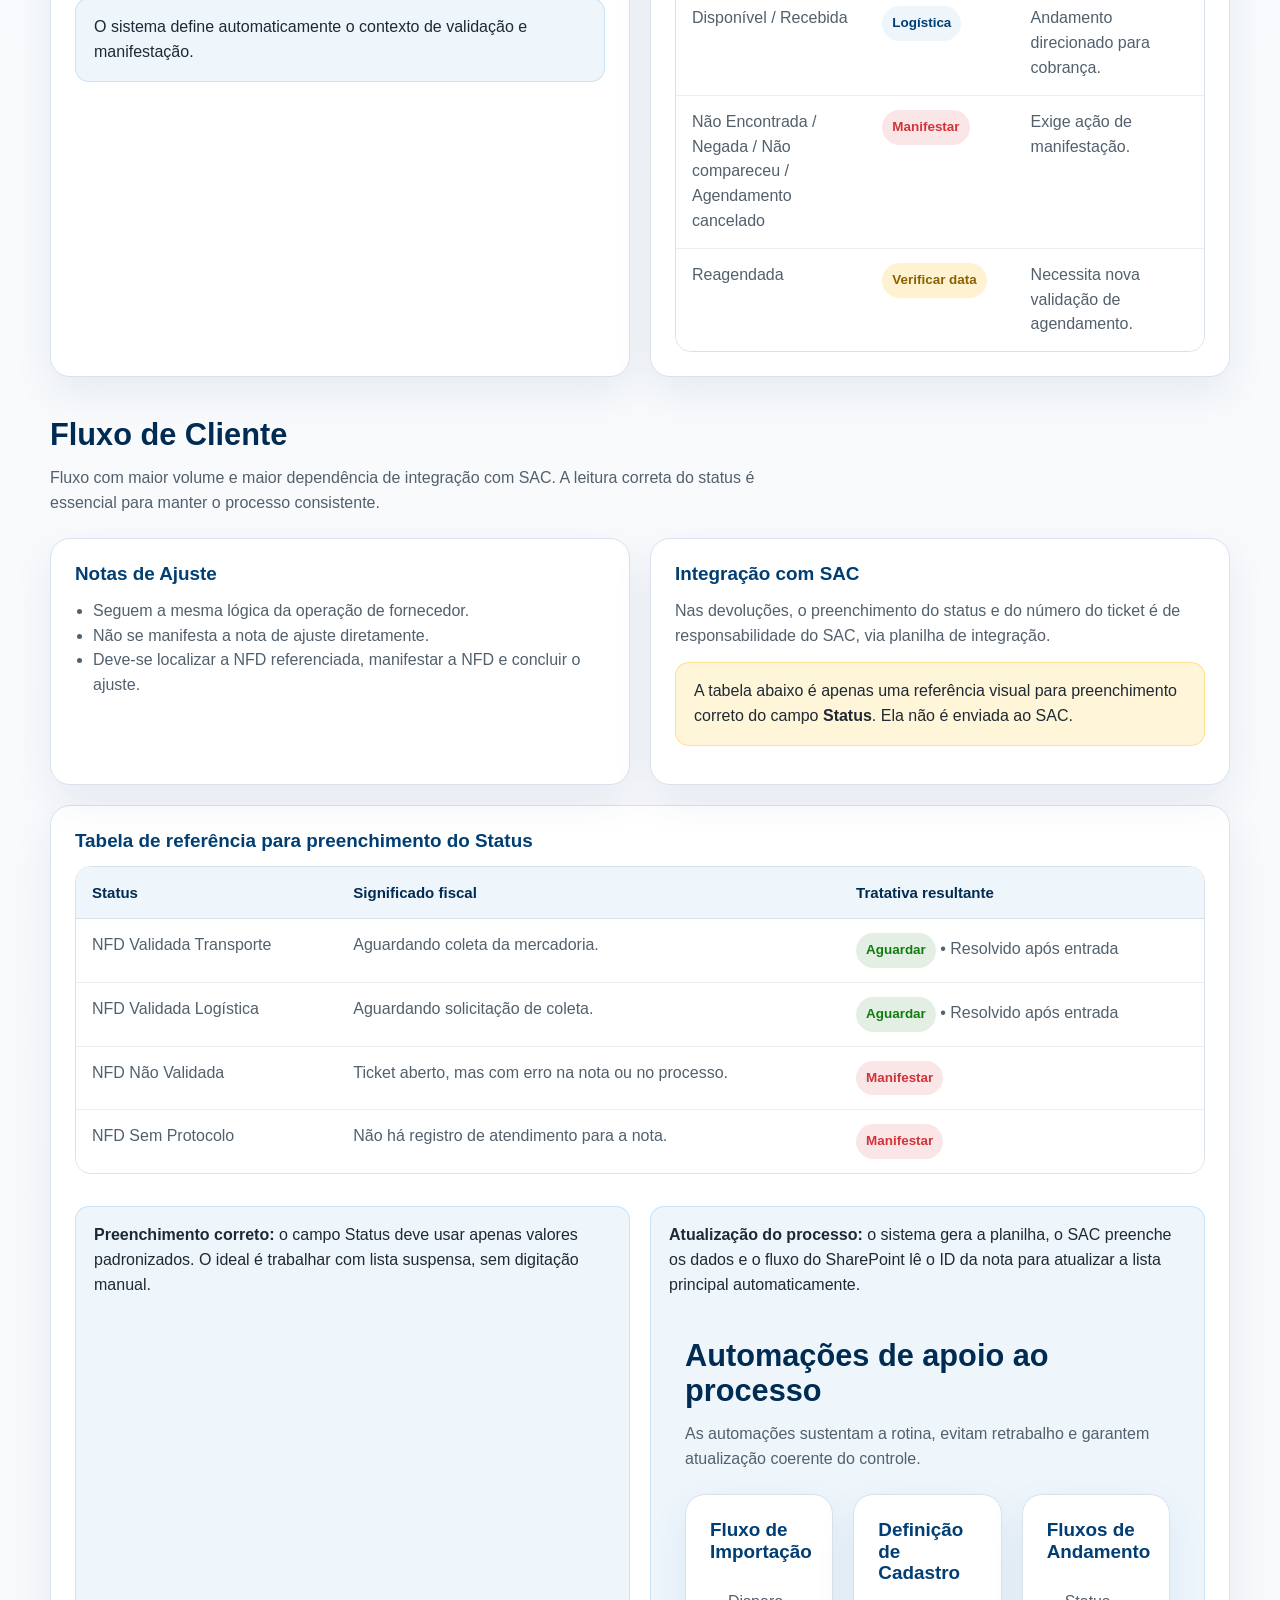
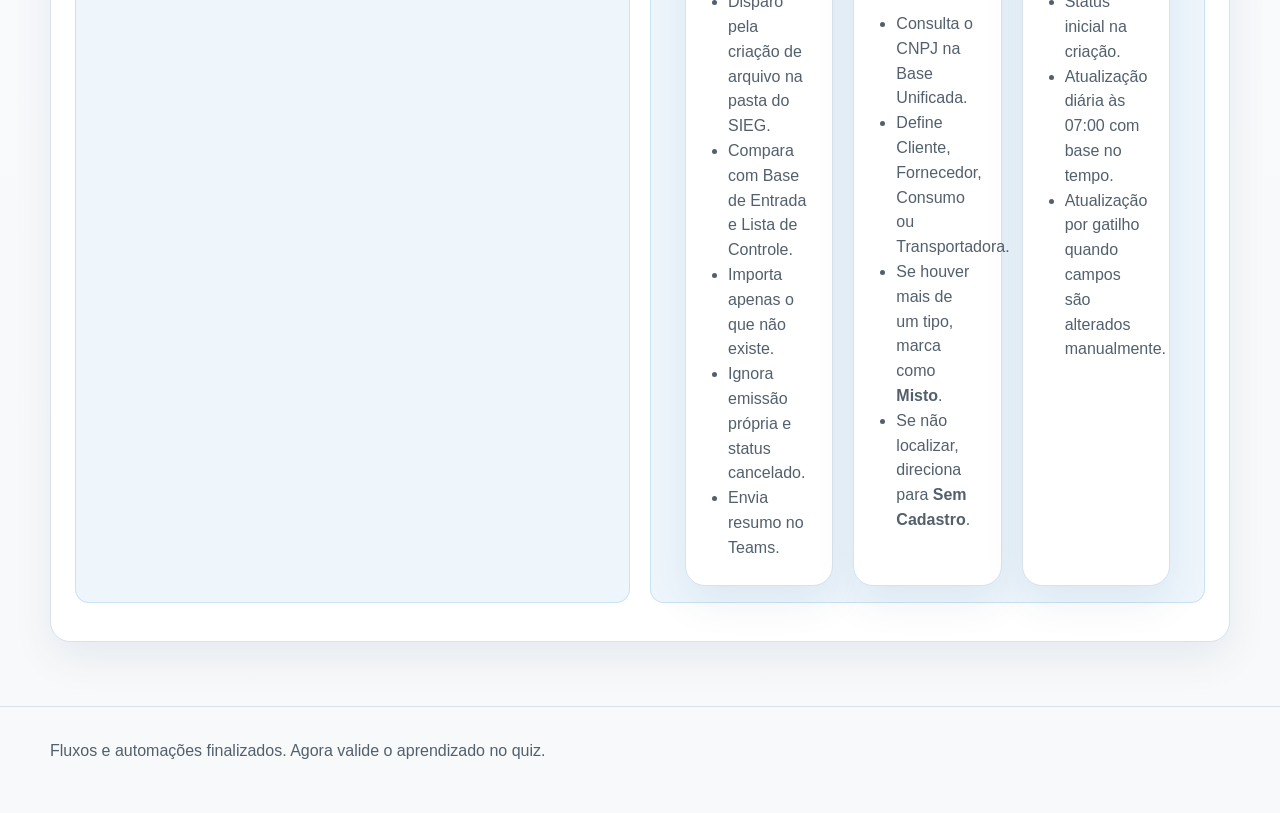
==== commit 5f95a5c2: "Update fluxos.html" ====
--- a/fluxos.html
+++ b/fluxos.html
@@ -194,11 +194,6 @@
           <div class="note">
             <strong>Atualização do processo:</strong> o sistema gera a planilha, o SAC preenche os dados e o fluxo do SharePoint lê o ID da nota para atualizar a lista principal automaticamente.
 
-      <div class="card" style="margin-top:20px;">
-        </div>
-      </div>
-    </div>
-
     <div class="container" id="automacoes" style="margin-top:40px;">
       <div class="section-header">
         <h2>Automações de apoio ao processo</h2>
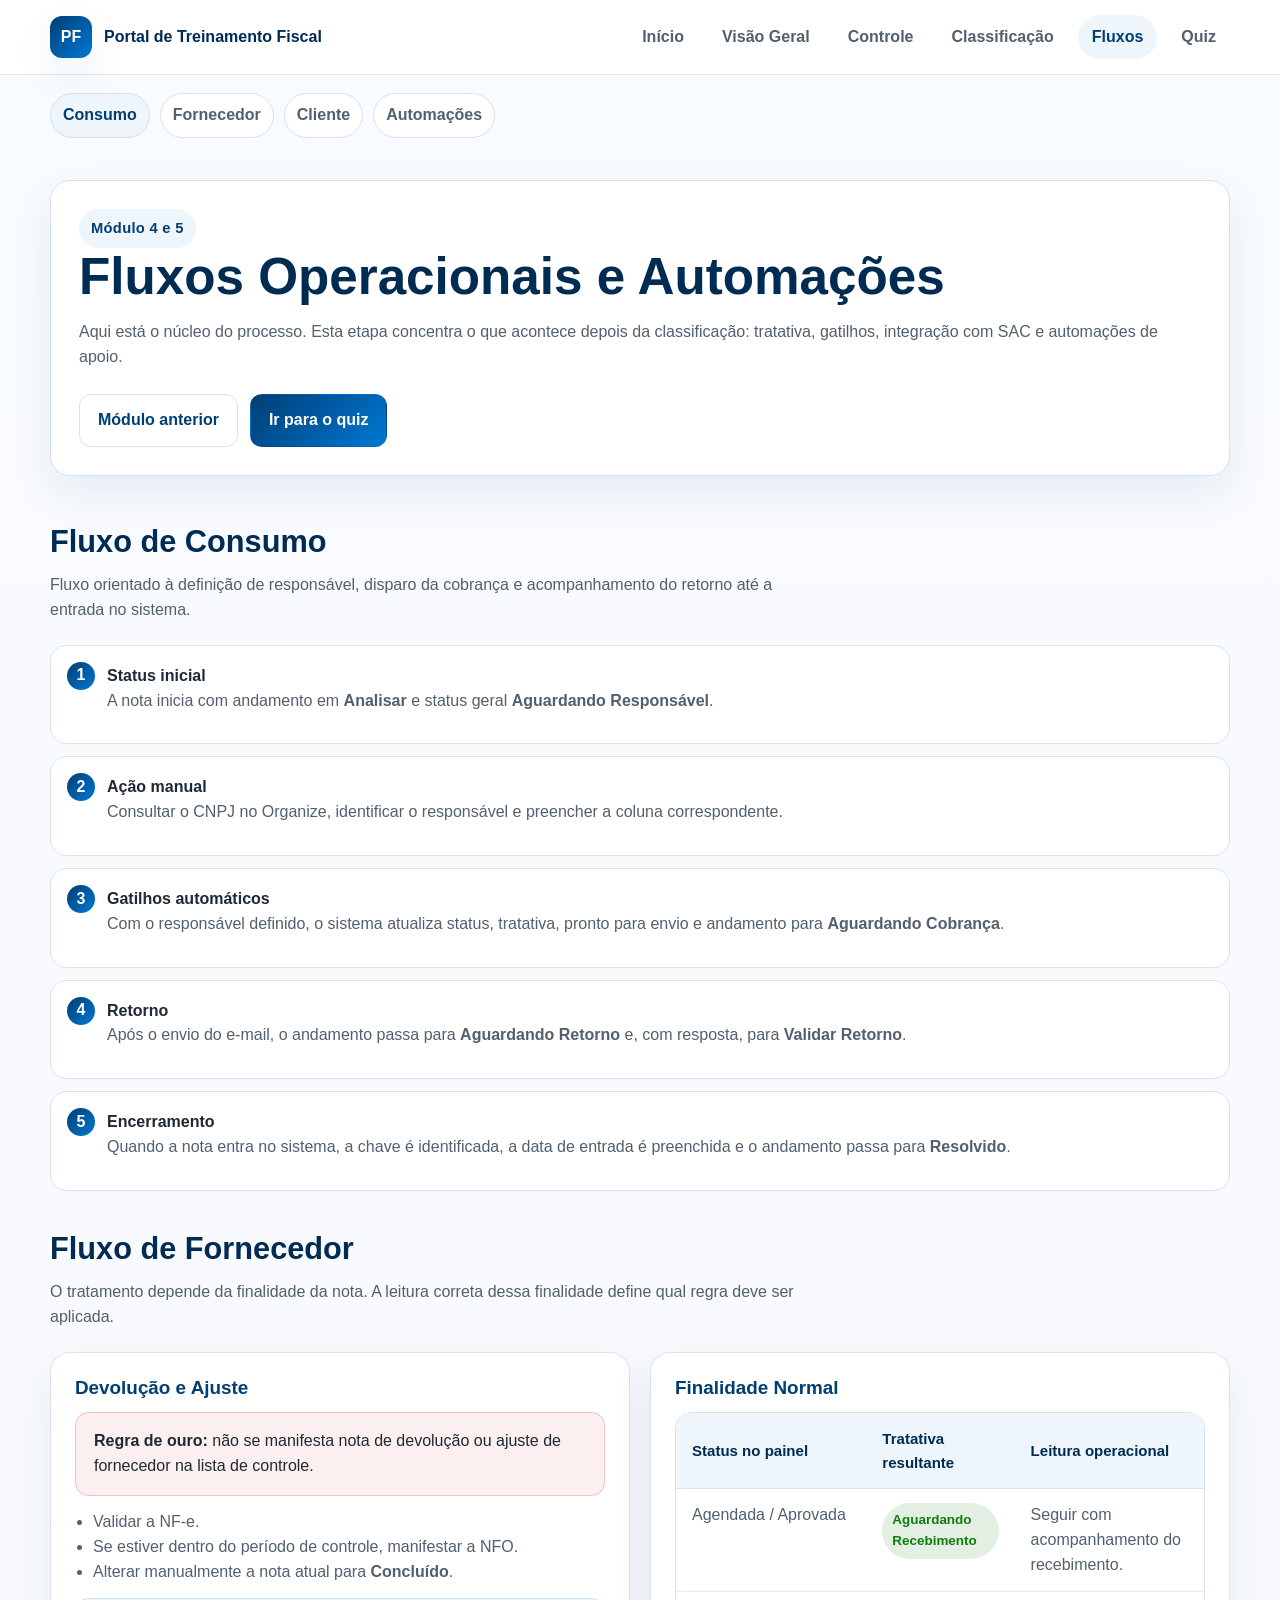
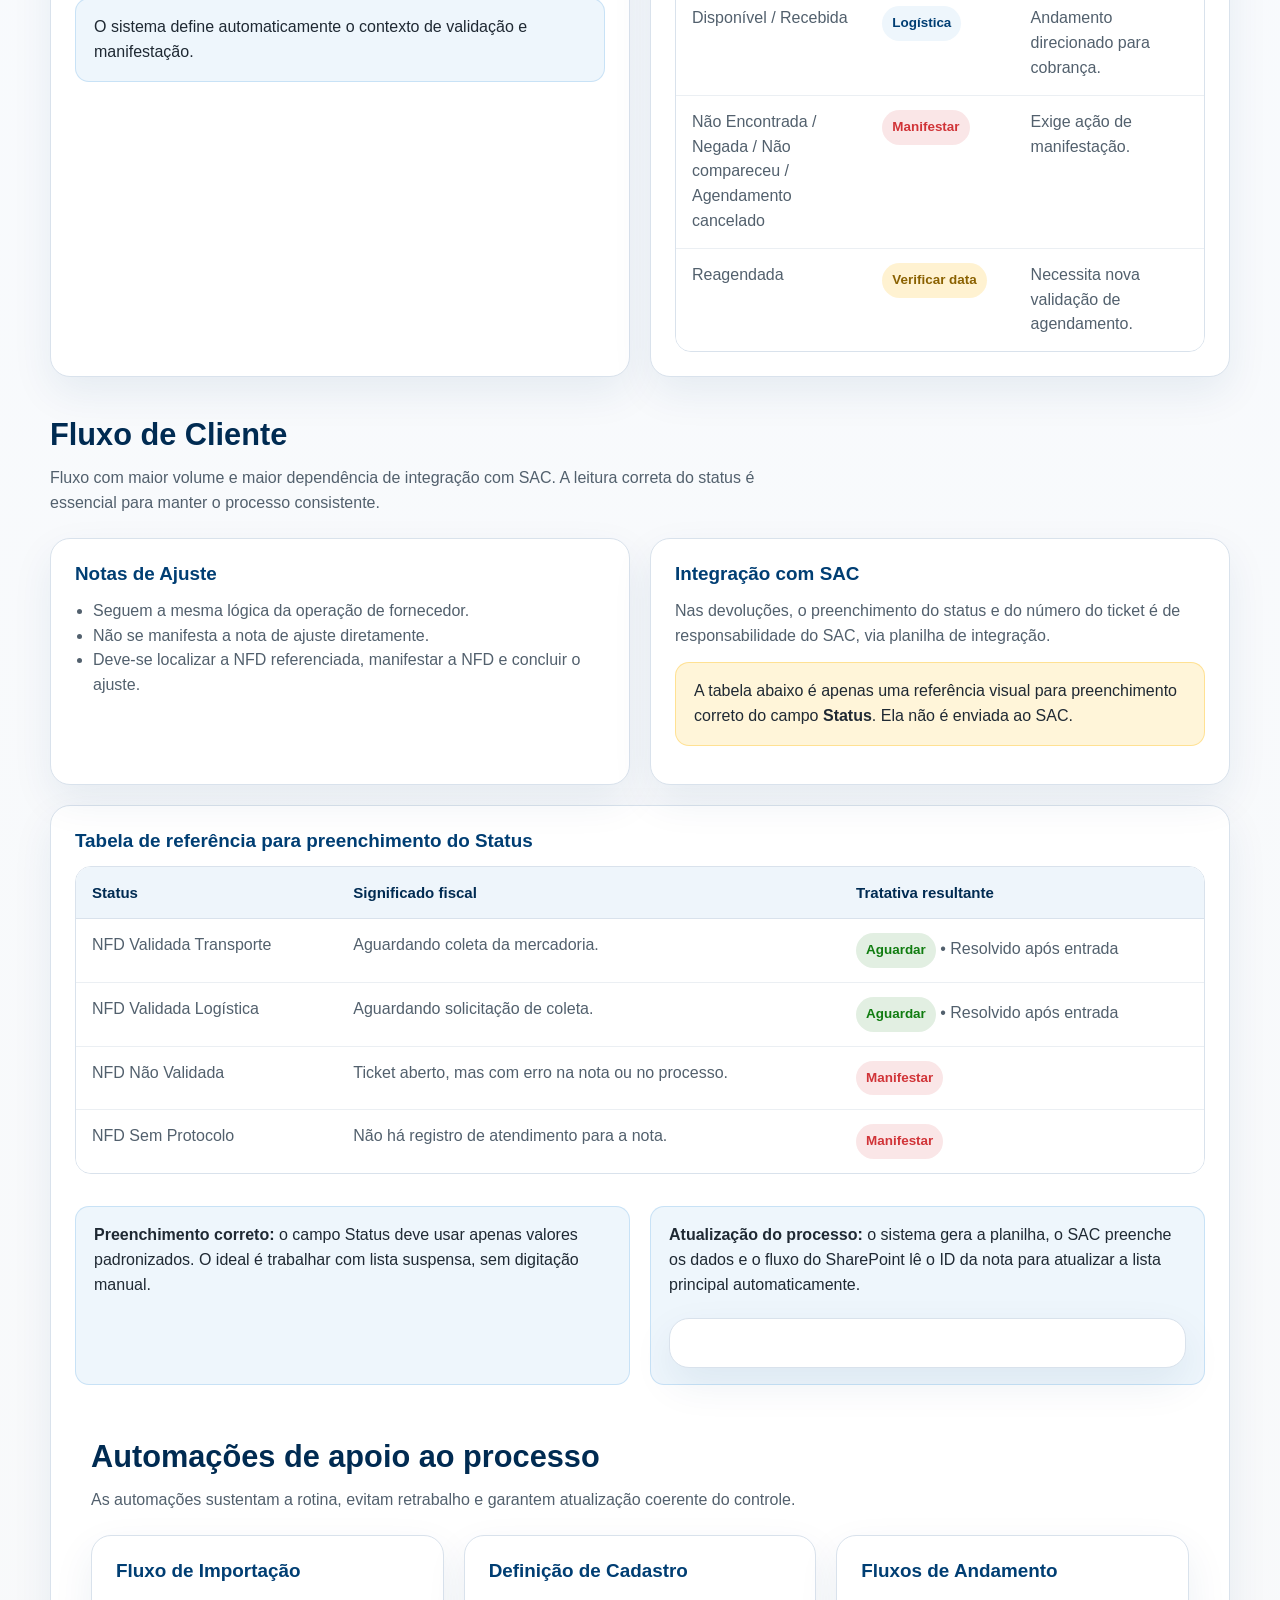
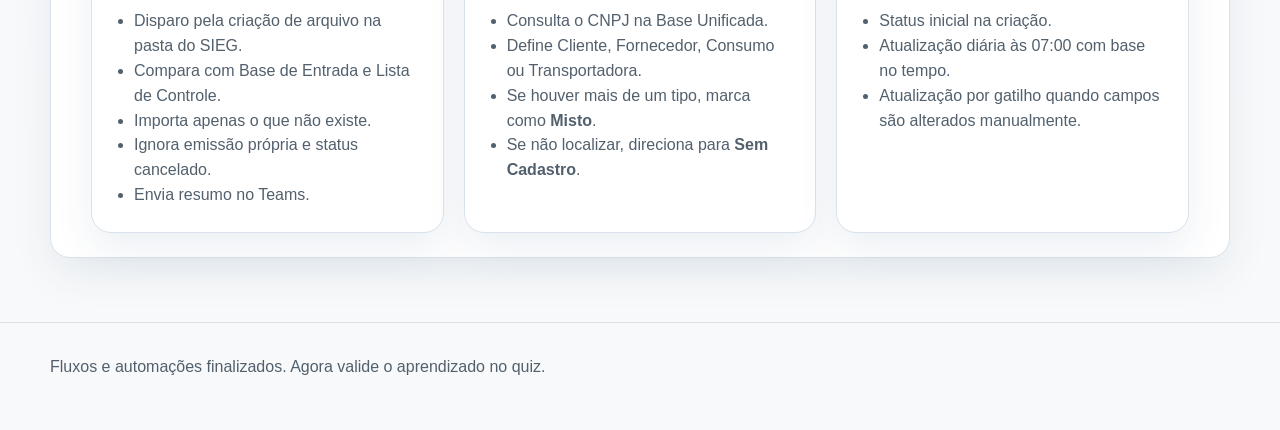
==== commit f4b0b643: "Update fluxos.html" ====
--- a/fluxos.html
+++ b/fluxos.html
@@ -193,7 +193,10 @@
           </div>
           <div class="note">
             <strong>Atualização do processo:</strong> o sistema gera a planilha, o SAC preenche os dados e o fluxo do SharePoint lê o ID da nota para atualizar a lista principal automaticamente.
-
+      <div class="card" style="margin-top:20px;">
+        </div>
+      </div>
+    </div>
     <div class="container" id="automacoes" style="margin-top:40px;">
       <div class="section-header">
         <h2>Automações de apoio ao processo</h2>
